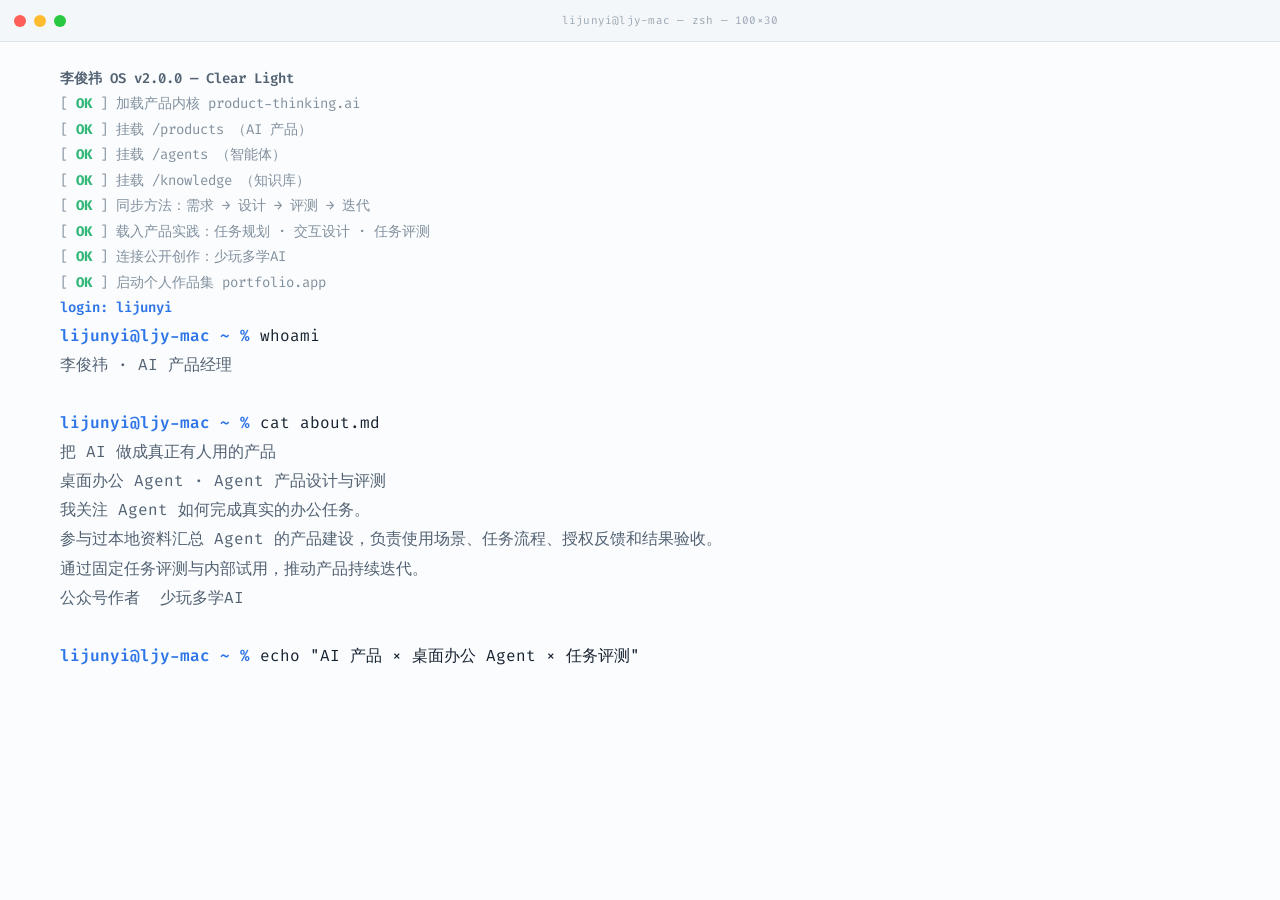
==== docs/index.html @ 23ac130a "docs: introduce FrameFlow and align project presentation" ====
<!doctype html>
<html lang="zh-CN">
  <head>
    <meta charset="UTF-8" />
    <meta name="viewport" content="width=device-width, initial-scale=1.0" />
    <meta name="description" content="李俊祎 · AI 产品经理 · 桌面办公 Agent 产品设计与评测 · 公众号作者  少玩多学AI" />
    <meta name="theme-color" content="#f4f7f9" />
    <title>李俊祎 · AI 产品经理</title>
    <link rel="preconnect" href="https://fonts.googleapis.com" />
    <link rel="preconnect" href="https://fonts.gstatic.com" crossorigin />
    <link href="https://fonts.googleapis.com/css2?family=Fira+Code:wght@400;500;600;700&family=Inter:wght@400;500;600;700&family=Kalam:wght@700&family=Noto+Sans+SC:wght@400;500;600;700&display=swap" rel="stylesheet" />
    <script type="module" crossorigin src="./assets/index-pages.js?v=date20261012-frameflow"></script>
    <link rel="stylesheet" crossorigin href="./assets/index-pages.css?v=covers-20260920">
    <link rel="icon" type="image/svg+xml" href="data:image/svg+xml,%3Csvg%20xmlns%3D%22http%3A%2F%2Fwww.w3.org%2F2000%2Fsvg%22%20viewBox%3D%220%200%2032%2032%22%3E%3Crect%20width%3D%2232%22%20height%3D%2232%22%20rx%3D%227%22%20fill%3D%22%23f4f7f9%22%2F%3E%3Cpath%20d%3D%22m7%2010%206%206-6%206M17%2022h8%22%20fill%3D%22none%22%20stroke%3D%22%232e75e8%22%20stroke-width%3D%223%22%20stroke-linecap%3D%22round%22%20stroke-linejoin%3D%22round%22%2F%3E%3C%2Fsvg%3E" />
  <link rel="stylesheet" href="./assets/profile-content.css?v=date20261012-frameflow" />
  </head>
  <body>
    <div id="root"></div>
  </body>
</html>
---- docs/assets/index-pages.css ----
*,:before,:after{box-sizing:border-box}*{margin:0;padding:0}:root{--paper:#f4f7f9;--surface:#ffffffeb;--surface-solid:#fff;--ink:#172230;--muted:#6f7e8e;--faint:#9aa7b4;--line:#dce3e9;--line-strong:#cdd6df;--blue:#2e75e8;--blue-soft:#eaf2ff;--green:#33b879;--green-soft:#e8f8f0;--amber:#e5aa27;--amber-soft:#fff5dc;--shadow:0 18px 52px #273a4e1a;--mono:"Fira Code", "SFMono-Regular", Menlo, Consolas, "PingFang SC", monospace;--sans:Inter, "Noto Sans SC", -apple-system, BlinkMacSystemFont, "Segoe UI", sans-serif;--hand:Kalam, "Bradley Hand", "Marker Felt", "Comic Sans MS", cursive}html,body,#root{width:100%;min-height:100%}body{color:var(--ink);background:var(--paper);font-family:var(--sans);-webkit-font-smoothing:antialiased;text-rendering:optimizelegibility;overflow:hidden}button{color:inherit;font:inherit}button:focus-visible{outline-offset:3px;outline:3px solid #2e75e842}a{color:inherit}.sentence-line{display:block}.wallpaper{background:#f1f5f7;position:fixed;inset:0}.site-shell{z-index:10;visibility:hidden;opacity:0;pointer-events:none;grid-template-rows:44px minmax(0,1fr) 60px;gap:14px;padding:20px 22px 18px;transition:opacity .52s,transform .7s cubic-bezier(.2,.78,.25,1),visibility 0s linear .7s;display:grid;position:fixed;inset:0;overflow:auto;transform:translateY(16px)scale(.992)}.site-shell.is-primed{visibility:visible;transition-delay:0s}.site-shell.is-live{opacity:1;pointer-events:auto;transform:none}.os-header{justify-content:space-between;align-items:center;padding:0 6px;display:flex}.os-mark{font-family:var(--mono);letter-spacing:.08em;cursor:pointer;background:0 0;border:0;align-items:center;gap:9px;font-size:21px;display:inline-flex}.os-cursor{background:var(--green);width:2px;height:22px}.os-context{color:var(--faint);font-family:var(--mono);letter-spacing:.18em;font-size:11px}.os-layout{grid-template-columns:148px minmax(0,1fr);gap:18px;min-height:0;display:grid}.os-sidebar{flex-direction:column;justify-content:center;gap:16px;display:flex;position:relative}.os-sidebar:before{content:"";border-left:1px dashed var(--line-strong);position:absolute;top:0;bottom:0;left:5px}.os-sidebar button{color:#263544;min-height:58px;font-family:var(--mono);text-align:left;cursor:pointer;background:0 0;border:0;grid-template-columns:54px 1fr;align-items:center;gap:14px;padding:5px 4px 5px 16px;font-size:12px;transition:color .2s,transform .2s;display:grid;position:relative}.os-sidebar button:before{content:"";background:var(--blue);border-radius:3px;width:3px;height:0;transition:height .22s;position:absolute;left:3px}.os-sidebar button:hover{color:var(--blue);transform:translate(2px)}.os-sidebar button.is-active:before{height:44px}.nav-icon{color:#253647;border:1px solid #0000;border-radius:14px;place-items:center;width:54px;height:54px;transition:background .2s,color .2s,border-color .2s;display:grid}.os-sidebar button.is-active .nav-icon{color:var(--blue);background:#2e75e814;border-color:#2e75e81f}.main-window{border:1px solid var(--line-strong);background:var(--surface);min-width:0;min-height:0;box-shadow:var(--shadow);-webkit-backdrop-filter:blur(22px)saturate(110%);backdrop-filter:blur(22px)saturate(110%);border-radius:15px;overflow:hidden}.window-titlebar{border-bottom:1px solid var(--line);background:#f8fafcd9;grid-template-columns:1fr auto 1fr;align-items:center;height:50px;padding:0 20px;display:grid}.traffic-lights{gap:9px;display:flex}.traffic-light{border-radius:50%;width:13px;height:13px}.traffic-light.red{background:#ff5f57}.traffic-light.yellow{background:#febc2e}.traffic-light.green{background:#28c840}.window-path{color:var(--faint);font-family:var(--mono);letter-spacing:.08em;font-size:10px}.window-minimize{color:var(--muted);justify-self:end}.workspace-stage{height:calc(100% - 50px);min-height:0}.site-shell.is-live .workspace-stage{animation:.55s cubic-bezier(.2,.8,.25,1) both viewSwap}.workspace-view{height:100%;min-height:0}.about-view{grid-template-columns:minmax(350px,.86fr) minmax(540px,1.5fr);display:grid}.identity-panel{border-right:1px solid #dce3e9b8;flex-direction:column;justify-content:flex-start;min-width:0;padding:92px 26px 44px 62px;display:flex;position:relative}.section-kicker{color:var(--faint);font-family:var(--mono);letter-spacing:.18em;margin-bottom:12px;font-size:10px}.identity-panel h1{letter-spacing:-.05em;max-width:270px;font-size:clamp(46px,4.45vw,66px);font-weight:700;line-height:1.04}.role-title{color:var(--blue);font-family:var(--mono);letter-spacing:.02em;margin-top:11px;font-size:clamp(18px,1.7vw,22px)}.identity-rule{background:var(--blue);border-radius:3px;width:28px;height:3px;margin:24px 0 26px}.hero-statement{letter-spacing:-.02em;font-size:clamp(21px,1.8vw,26px);font-weight:500;line-height:1.68}.proof-line{color:var(--muted);white-space:nowrap;align-items:center;gap:9px;margin-top:20px;font-size:12px;display:flex}.proof-line svg{color:var(--green);flex:none}.handwritten-formula{color:#2463b7;font-family:var(--hand);letter-spacing:-.035em;align-items:baseline;gap:clamp(8px,.9vw,14px);margin-top:22px;font-size:clamp(20px,1.75vw,28px);font-weight:700;line-height:1;display:flex;transform:rotate(-1.4deg)}.handwritten-formula b{font-weight:700}.hero-actions{border-top:1px solid var(--line);align-items:center;gap:18px;margin-top:22px;padding-top:24px;display:flex}.primary-action,.text-action{cursor:pointer;border-radius:8px;justify-content:center;align-items:center;gap:12px;transition:transform .2s,box-shadow .2s,color .2s;display:inline-flex}.primary-action{background:var(--blue);color:#fff;white-space:nowrap;border:1px solid #286bd2;min-height:48px;padding:0 22px;font-weight:600;text-decoration:none;box-shadow:0 9px 22px #2e75e838}.primary-action:hover{transform:translateY(-2px);box-shadow:0 12px 28px #2e75e847}.text-action{color:var(--blue);white-space:nowrap;background:0 0;border:0;font-size:13px}.hero-actions .primary-action{gap:9px;padding-inline:18px}.text-action:hover{transform:translate(3px)}.portrait-rig{z-index:3;transform-origin:50% -76px;width:104px;height:158px;position:absolute;top:28px;right:-28px}.portrait-drag-layer{--portrait-x:0px;--portrait-y:0px;--portrait-rotation:0deg;cursor:grab;touch-action:none;-webkit-user-select:none;user-select:none;will-change:transform;width:100%;height:100%;transform:translate3d(var(--portrait-x), var(--portrait-y), 0) rotate(var(--portrait-rotation));position:relative}.portrait-drag-layer.is-dragging{cursor:grabbing}.portrait-rope{--rope-length:88px;z-index:-1;pointer-events:none;will-change:contents;width:100%;height:100%;position:absolute;inset:0;overflow:visible}.portrait-rope path{fill:none;stroke:#87939f;stroke-width:1.35;stroke-linecap:round;vector-effect:non-scaling-stroke;filter:drop-shadow(0 1px 0 #ffffffb3)}.portrait-card{transform-origin:50% -70px;background:#fff;border:1px solid #d6dde4;border-radius:4px;width:104px;height:150px;padding:5px 5px 25px;position:relative;overflow:hidden;box-shadow:0 10px 24px #2a394824}.portrait-card img{object-fit:cover;object-position:50% 17%;filter:saturate(.9)contrast(.98);width:100%;height:119px;display:block}.portrait-card figcaption{color:#6f7b87;font-family:var(--mono);letter-spacing:.08em;text-align:center;font-size:8px;position:absolute;bottom:7px;left:9px;right:9px}.portrait-clip{z-index:2;color:#697786;position:absolute;top:-8px;left:50%;transform:translate(-50%)rotate(8deg)}.site-shell.is-live .portrait-rig{animation:.9s cubic-bezier(.18,.82,.28,1.08) .48s both portraitDrop}.site-shell.is-live .portrait-card{animation:1.18s cubic-bezier(.2,.7,.25,1) 1.12s both portraitSwing}.decision-system{flex-direction:column;min-width:0;padding:42px clamp(28px,3vw,52px) 30px;display:flex}.system-heading{grid-template-columns:minmax(30px,1fr) auto minmax(30px,1fr);align-items:center;gap:28px;display:grid}.system-heading span{background:var(--line-strong);height:1px}.system-heading h2{color:#748498;font-family:var(--mono);letter-spacing:.22em;white-space:nowrap;font-size:clamp(10px,1.05vw,13px);font-weight:500}.decision-network{flex:1;align-content:center;gap:30px;min-height:390px;margin-top:14px;display:grid;position:relative}.decision-core{z-index:3;color:#243142;background:#fffaf0;border:1px solid #e5aa279e;border-radius:22px;flex-direction:column;justify-content:center;align-items:center;width:152px;height:174px;display:flex;position:absolute;top:50%;left:50%;transform:translate(-50%,-50%);box-shadow:0 10px 24px #c28b141f}.decision-core svg{color:var(--amber);margin-bottom:17px}.decision-core strong{font-size:15px}.decision-core small{color:#af8b3e;font-family:var(--mono);letter-spacing:.08em;margin-top:11px;font-size:7px}.decision-lane{--lane-color:var(--blue);--lane-soft:var(--blue-soft);text-align:left;cursor:pointer;background:0 0;border:0;grid-template-columns:minmax(138px,1fr) minmax(26px,.35fr) 152px minmax(26px,.35fr) minmax(138px,1fr);align-items:center;min-width:0;display:grid}.decision-lane.lane-green{--lane-color:var(--green);--lane-soft:var(--green-soft)}.decision-lane.lane-amber{--lane-color:var(--amber);--lane-soft:var(--amber-soft)}.map-node{border:1px solid var(--line);background:#ffffffdb;border-radius:13px;align-items:center;gap:12px;min-width:0;min-height:96px;padding:12px 14px;transition:border-color .22s,transform .22s,box-shadow .22s;display:flex;box-shadow:0 8px 22px #2234460f}.decision-lane:hover .map-node,.decision-lane.is-selected .map-node{border-color:color-mix(in srgb, var(--lane-color) 42%, white)}.decision-lane.is-selected .map-node{transform:translateY(-2px);box-shadow:0 10px 24px #2234461a}.node-icon{background:var(--lane-soft);width:45px;height:45px;color:var(--lane-color);border-radius:50%;flex:none;place-items:center;display:grid}.map-node>span:last-child{min-width:0}.map-node small{color:var(--faint);font-family:var(--mono);letter-spacing:.08em;margin-bottom:3px;font-size:7px;display:block}.map-node strong{white-space:nowrap;text-overflow:ellipsis;font-size:clamp(12px,1vw,15px);font-weight:600;display:block;overflow:hidden}.signal-path{color:var(--lane-color);opacity:.42;align-items:center;transition:opacity .2s;display:flex;position:relative}.signal-path:before{content:"";border-top:1px dashed;flex:1}.decision-lane.is-selected .signal-path{opacity:1;animation:1.25s ease-out both signalPulse}.decision-explainer{min-height:48px;color:var(--muted);text-align:center;align-items:center;gap:10px;margin:-42px auto 42px;padding:10px 16px;font-size:12px;display:flex}.decision-explainer svg{color:var(--green);flex:none}.decision-explainer{animation:.36s both decisionCopy}.terminal-strip{border:1px solid var(--line-strong);color:#263544;min-width:0;font-family:var(--mono);background:#ffffff9e;border-radius:10px;justify-content:space-between;align-items:center;padding:0 26px;font-size:14px;display:flex}.terminal-strip b{color:var(--green);font-weight:600}.system-status{color:var(--green);letter-spacing:.09em;align-items:center;gap:12px;font-size:11px;display:inline-flex}.system-status i{background:var(--green);border-radius:50%;width:9px;height:9px;box-shadow:0 0 0 5px #33b8791a}.detail-view{grid-template-columns:minmax(310px,.72fr) minmax(520px,1.35fr);align-items:center;gap:clamp(30px,5vw,80px);padding:clamp(42px,6vw,86px);display:grid}.detail-heading h1,.contact-copy h1{letter-spacing:-.045em;max-width:520px;font-size:clamp(37px,3.35vw,50px);line-height:1.24}.detail-heading>p:not(.section-kicker),.contact-copy>p:not(.section-kicker){max-width:460px;color:var(--muted);margin-top:24px;font-size:15px;line-height:1.85}.inline-link{color:var(--blue);align-items:center;gap:8px;margin-top:24px;font-size:13px;font-weight:600;text-decoration:none;display:inline-flex}.inline-link:hover{text-underline-offset:4px;text-decoration:underline}.work-browser{border:1px solid var(--line);background:#fbfcfd;border-radius:16px;grid-template-columns:.85fr 1fr;min-height:360px;display:grid;overflow:hidden}.work-list{border-right:1px solid var(--line);flex-direction:column;display:flex}.work-list button{border:0;border-bottom:1px solid var(--line);text-align:left;cursor:pointer;background:0 0;flex:1;grid-template-columns:32px 1fr auto;align-items:center;gap:12px;padding:20px;display:grid}.work-list button:last-child{border-bottom:0}.work-list button span{color:var(--faint);font-family:var(--mono);font-size:10px}.work-list button svg{color:var(--faint)}.work-list button.is-selected{background:var(--blue-soft);color:var(--blue)}.work-list button.is-selected svg{color:var(--blue)}.work-detail{flex-direction:column;justify-content:center;padding:38px;animation:.4s both viewSwap;display:flex}.work-meta{color:var(--blue);font-family:var(--mono);letter-spacing:.12em;font-size:9px}.work-detail h2{margin-top:18px;font-size:28px}.work-detail>p{color:var(--muted);margin-top:14px;line-height:1.7}.project-link{color:var(--blue);align-self:flex-start;align-items:center;gap:8px;margin-top:28px;font-size:12px;font-weight:600;text-decoration:none;display:inline-flex}.project-link:hover{text-underline-offset:4px;text-decoration:underline}.work-status{align-items:center;gap:8px;display:flex;font-size:11px!important}.work-status svg{color:var(--green)}.notes-view{grid-template-columns:minmax(310px,.64fr) minmax(560px,1.46fr);gap:clamp(28px,4vw,64px);padding:clamp(32px,4vw,60px)}.notes-title{font-size:clamp(34px,3vw,46px)!important}.notes-title-nowrap{white-space:nowrap}.notes-grid{grid-template-columns:repeat(2,minmax(0,1fr));gap:14px;display:grid}.note-card{border-top:2px solid var(--line-strong);background:#fafcfd;flex-direction:column;min-width:0;text-decoration:none;transition:transform .22s,border-color .22s,background .22s;display:flex;position:relative;overflow:hidden}.note-card:hover{border-top-color:var(--blue);background:var(--blue-soft);transform:translateY(-3px)}.note-cover-wrap{aspect-ratio:2.35;background:#e9e4d8;position:relative;overflow:hidden}.note-cover{object-fit:cover;width:100%;height:100%;display:block}.note-index{color:#667585;font-family:var(--mono);background:#ffffffe0;border-radius:999px;padding:4px 7px;font-size:8px;position:absolute;top:10px;right:12px;box-shadow:0 3px 10px #1f2b3714}.note-card-body{flex-direction:column;flex:1;min-height:118px;padding:14px 16px 15px;display:flex}.note-card small{color:var(--faint);font-family:var(--mono);letter-spacing:.11em;font-size:7px}.note-card h2{margin-top:7px;font-size:clamp(13px,1vw,15px);line-height:1.48}.note-link{color:var(--blue);align-items:center;gap:7px;margin-top:auto;font-size:11px;font-weight:600;display:inline-flex}.contact-view{grid-template-columns:1fr .86fr}.contact-copy .primary-action{margin-top:34px}.contact-status{border:1px solid var(--line);background:#fafcfd;border-radius:16px;min-height:390px;padding:30px}.contact-status-heading{color:var(--blue);align-items:center;gap:12px;display:flex}.contact-status-heading span{color:var(--faint);font-family:var(--mono);letter-spacing:.13em;font-size:9px}.contact-channels{border-top:1px solid var(--line);gap:1px;margin-top:24px;display:grid}.contact-channels a{border-bottom:1px solid var(--line);grid-template-columns:40px minmax(0,1fr) 18px;align-items:center;gap:13px;min-height:69px;text-decoration:none;transition:color .2s,transform .2s;display:grid}.contact-channels a:hover{color:var(--blue);transform:translate(3px)}.channel-icon{background:var(--blue-soft);width:36px;height:36px;color:var(--blue);border-radius:10px;place-items:center;display:grid}.contact-channels a>span:nth-child(2){min-width:0}.contact-channels small{color:var(--faint);font-family:var(--mono);letter-spacing:.1em;font-size:8px;display:block}.contact-channels strong{white-space:nowrap;text-overflow:ellipsis;margin-top:4px;font-size:13px;font-weight:600;display:block;overflow:hidden}.contact-channels a>svg{color:var(--faint)}.terminal{z-index:30;color:#243142;font-family:var(--mono);background:#fafcfdf7;flex-direction:column;transition:opacity .7s,transform .78s cubic-bezier(.2,.7,.2,1),filter .7s,visibility linear;display:flex;position:fixed;inset:0;overflow:hidden}.terminal.power-off{background:#f1f4f6}.terminal.power-off .terminal-titlebar,.terminal.power-off .terminal-body{opacity:0}.terminal.launching{opacity:0;filter:blur(4px);pointer-events:none;transform:translateY(-28px)scale(1.018)}.terminal.gone{visibility:hidden;transition-delay:0s,0s,0s,10ms}.terminal-titlebar{border-bottom:1px solid var(--line);background:#f4f7f9e6;flex:none;align-items:center;gap:8px;height:42px;padding:0 14px;transition:opacity .45s;display:flex}.t-dot{border-radius:50%;width:12px;height:12px}.t-dot.red{background:#ff5f57}.t-dot.yellow{background:#febc2e}.t-dot.green{background:#28c840}.t-title{color:var(--faint);letter-spacing:.02em;margin:0 auto;font-size:11px}.terminal-body{scrollbar-color:#d4dce4 transparent;flex:1;padding:24px 28px 100px calc(28px + 4ch);font-size:14px;line-height:1.82;transition:opacity .45s;overflow-y:auto}.term-line{white-space:pre-wrap;word-break:break-word;animation:.23s both bootLine}.term-prompt{color:var(--blue);font-weight:600}.term-cmd{color:var(--ink)}.term-out{color:#536273}.term-dim{color:var(--faint)}.term-ok{color:var(--green);font-weight:700}.term-gold{background:var(--amber-soft);color:#835d08;border-radius:4px;padding:1px 8px;font-weight:700;display:inline-block}.boot-title{color:#526273;font-weight:600}.boot-ok{color:#82909e}.boot-login{color:var(--blue);font-weight:600}.intro-line{font-size:16px}.term-launch{color:var(--blue)}.term-ready{color:var(--green);letter-spacing:.12em;font-weight:700}.cursor{background:var(--ink);vertical-align:middle;width:.55em;height:1.08em;margin-left:3px;animation:1s step-end infinite blink;display:inline-block}.boot-cta{z-index:4;opacity:0;pointer-events:none;justify-items:center;transition:opacity .45s;display:grid;position:absolute;bottom:36px;left:0;right:0}.boot-cta.visible{opacity:1;pointer-events:auto}.boot-cta.hidden{opacity:0;pointer-events:none}.cta-text{color:var(--muted);font-family:var(--mono);letter-spacing:.12em;cursor:pointer;background:0 0;border:0;font-size:11px}.cta-text:hover{color:var(--blue)}.cta-arrow{color:var(--blue);margin-top:8px;animation:1.5s ease-in-out infinite ctaFloat}.morph-token{z-index:50;color:var(--blue);font-family:var(--mono);white-space:nowrap;pointer-events:none;font-size:14px;font-weight:600;display:inline-block;position:fixed;overflow:visible}.morph-token.is-changing{color:var(--ink)}@keyframes bootLine{0%{opacity:0;transform:translateY(4px)}to{opacity:1;transform:none}}@keyframes blink{0%,48%{opacity:1}49%,to{opacity:0}}@keyframes ctaFloat{0%,to{transform:translateY(0)}50%{transform:translateY(5px)}}@keyframes portraitDrop{0%{opacity:0;transform:translateY(-420px)}72%{opacity:1;transform:translateY(13px)}86%{transform:translateY(-7px)}to{opacity:1;transform:translateY(0)}}@keyframes portraitSwing{0%{transform:rotate(0)}25%{transform:rotate(4.6deg)}49%{transform:rotate(-3deg)}70%{transform:rotate(1.6deg)}86%{transform:rotate(-.7deg)}to{transform:rotate(0)}}@keyframes viewSwap{0%{opacity:0;transform:translateY(10px)}to{opacity:1;transform:none}}@keyframes signalPulse{0%{opacity:.35;transform:scaleX(.78)}55%{opacity:1;transform:scaleX(1.03)}to{opacity:1;transform:scaleX(1)}}@keyframes decisionCopy{0%{opacity:0;transform:translateY(4px)}to{opacity:1;transform:none}}@media (height<=820px) and (width>=901px){.site-shell{grid-template-rows:38px minmax(0,1fr) 52px;gap:10px;padding:12px 18px}.about-view{grid-template-rows:minmax(0,1fr)}.identity-panel{min-height:0;padding-top:46px;padding-bottom:24px}.identity-rule{margin-block:16px 18px}.hero-statement{line-height:1.5}.proof-line,.handwritten-formula{margin-top:14px}.hero-actions{margin-top:16px;padding-top:18px}.portrait-rig{top:18px}.decision-system{min-height:0;padding-top:24px;padding-bottom:14px}.decision-network{gap:20px;min-height:0;margin-top:8px}.map-node{min-height:82px}.decision-core{height:150px}.decision-core svg{margin-bottom:12px}.decision-explainer{min-height:42px;margin-top:-30px;margin-bottom:30px;padding-block:6px}.notes-view{gap:26px;padding-block:22px}.note-cover-wrap{aspect-ratio:auto;height:92px}.note-card-body{min-height:104px;padding-block:11px 12px}.note-card h2{font-size:13px;line-height:1.38}}@media (width<=1180px){.about-view{grid-template-columns:minmax(330px,.8fr) minmax(470px,1.3fr)}.identity-panel{padding-left:38px}.portrait-rig{width:96px;right:-22px}.portrait-card{width:96px}.decision-system{padding-inline:28px}.decision-lane{grid-template-columns:minmax(126px,1fr) 25px 132px 25px minmax(126px,1fr)}.decision-core{width:132px;height:160px}.map-node{gap:8px;min-height:76px;padding:10px}.node-icon{width:38px;height:38px}.proof-line{white-space:normal}}@media (width<=900px){body{overflow:auto}.site-shell{grid-template-rows:42px auto 56px;min-height:100dvh;padding:14px;position:relative}.os-layout{grid-template-columns:1fr}.os-sidebar{flex-direction:row;justify-content:stretch;gap:4px;overflow-x:auto}.os-sidebar:before{display:none}.os-sidebar button{text-align:center;flex:1;grid-template-columns:38px auto;gap:7px;min-width:104px;min-height:48px;padding:4px}.os-sidebar button:before{width:0;height:2px;transition:width .22s;bottom:0;left:50%;transform:translate(-50%)}.os-sidebar button.is-active:before{width:40px;height:2px}.nav-icon{border-radius:10px;width:38px;height:38px}.main-window{min-height:0}.workspace-stage,.workspace-view{height:auto}.about-view{grid-template-columns:1fr}.identity-panel{border-right:0;border-bottom:1px solid var(--line);min-height:520px;padding:54px 32px}.decision-system{min-height:500px}.decision-network{min-height:380px}.detail-view{grid-template-columns:1fr;padding:42px 30px}.work-browser{grid-template-columns:1fr}.work-list{border-right:0;border-bottom:1px solid var(--line)}.notes-grid{grid-template-columns:1fr}.note-cover-wrap{aspect-ratio:2.35;height:auto}.note-card-body{min-height:124px}.contact-status{min-height:360px}}@media (width<=620px){.site-shell{gap:10px;padding:10px}.os-header{padding:0 2px}.os-mark{font-size:17px}.os-context{display:none}.os-sidebar button{grid-template-columns:1fr;justify-items:center;gap:2px;min-width:88px;font-size:9px}.window-path{display:none}.identity-panel{min-height:570px;padding:190px 24px 38px}.portrait-rig{width:118px;top:24px;left:calc(50% - 59px);right:auto;transform:none}.portrait-card{width:118px}.identity-panel h1{font-size:45px}.hero-actions{flex-direction:column;align-items:flex-start;gap:18px}.handwritten-formula{gap:8px;font-size:22px}.decision-system{padding:34px 18px}.system-heading{gap:12px}.decision-network{gap:14px}.decision-lane{grid-template-columns:minmax(104px,1fr) 18px 54px 18px minmax(104px,1fr)}.decision-core{width:96px;height:118px;padding:8px}.decision-core strong{text-align:center;font-size:11px}.decision-core small{display:none}.map-node{min-height:74px;padding:8px}.node-icon{display:none}.map-node strong{font-size:11px}.map-node small{font-size:6px}.terminal-strip{padding:0 14px;font-size:10px}.system-status{font-size:8px}.terminal-body{padding:16px 14px 90px;font-size:12px}.intro-line{font-size:13px}.detail-view{padding:36px 20px}.notes-title{font-size:clamp(27px,8.3vw,32px)!important}.contact-channels strong{font-size:12px}}@media (prefers-reduced-motion:reduce){*,:before,:after{scroll-behavior:auto!important;transition-duration:.01ms!important;animation-duration:.01ms!important;animation-iteration-count:1!important}.portrait-rig{opacity:1;transform:none}.portrait-drag-layer{will-change:auto}}

.work-showcase{position:relative;width:100%;height:100%;overflow:hidden;background:linear-gradient(180deg,#fbfcfd 0%,#f6f9fb 100%)}
.work-carousel-rail{--work-drag-x:0px;position:absolute;inset:0;perspective:1300px;perspective-origin:50% 48%;transform-style:preserve-3d;touch-action:pan-y;cursor:grab;user-select:none}
.work-carousel-rail.is-dragging{cursor:grabbing}
.work-carousel-slot{position:absolute;left:50%;top:48%;z-index:calc(40 - var(--work-distance));width:clamp(288px,34vw,380px);height:min(69vh,472px);opacity:calc(1 - var(--work-distance)*.2);cursor:pointer;transform:translate3d(calc(-50% + var(--work-offset)*min(27vw,245px) + var(--work-drag-x)),-50%,calc(var(--work-distance)*-175px)) rotateY(calc(var(--work-offset)*-17deg)) scale(calc(1 - min(var(--work-distance),2)*.08));transform-style:preserve-3d;backface-visibility:hidden;transition:transform .7s cubic-bezier(.2,.78,.22,1),opacity .48s ease,filter .48s ease;animation:workCardArrive .66s cubic-bezier(.2,.78,.22,1) both}
.work-carousel-rail.is-dragging .work-carousel-slot{transition:opacity .18s ease,filter .18s ease}
.work-carousel-slot.is-active{z-index:50;cursor:grab;filter:none}
.work-carousel-slot:not(.is-active){filter:saturate(.64) brightness(calc(1 - var(--work-distance)*.08)) blur(calc(var(--work-distance)*.45px))}
.work-showcase-card{--card-accent:var(--blue);display:flex;flex-direction:column;width:100%;height:100%;overflow:hidden;border:1px solid rgba(205,214,223,.92);border-radius:18px;background:rgba(255,255,255,.99);box-shadow:0 24px 64px rgba(37,53,69,.18),0 4px 14px rgba(37,53,69,.08)}
.work-card-symbol{display:grid;flex:0 0 auto;width:82px;height:82px;margin:40px 0 4px 34px;place-items:center;border-radius:22px;background:#eef5ff;color:var(--blue)}
.work-card-copy{display:flex;flex:1;flex-direction:column;min-height:0;padding:clamp(22px,2.4vw,32px)}
.work-card-copy small{color:var(--blue);font-family:var(--mono);font-size:8px;letter-spacing:.12em}
.work-card-copy h2{margin-top:12px;color:#243243;font-size:clamp(25px,2.3vw,32px);line-height:1.18;letter-spacing:-.035em;overflow-wrap:anywhere}
.work-card-copy>p{margin-top:16px;color:var(--muted);font-size:12px;line-height:1.68}
.work-card-copy>a{display:inline-flex;align-items:center;gap:8px;align-self:flex-start;margin-top:auto;color:var(--blue);font-size:12px;font-weight:650;text-decoration:none}
.work-card-copy>a:hover{text-decoration:underline;text-underline-offset:4px}
.work-product-card>img,.work-product-card>.work-product-cover-link{display:block;width:100%;height:44%;padding:0;object-fit:cover;object-position:center;background:#f4f5f2}
.work-product-card>.work-product-cover-link>img{display:block;width:100%;height:100%;object-fit:cover;object-position:center}
.work-product-card .work-card-copy{padding:19px 25px 21px}
.work-product-card .work-card-copy h2{margin-top:8px;font-size:clamp(24px,2.2vw,30px)}
.work-product-card .work-card-copy>p{margin-top:9px;font-size:11px;line-height:1.55}
.work-access-note{align-self:flex-start;margin-top:9px;padding:5px 9px;border:1px solid #cbdcf4;border-radius:999px;background:#f2f7ff;color:var(--blue);font-size:9px;font-weight:650;letter-spacing:.03em}
.work-carousel-nav{position:absolute;z-index:60;top:48%;display:grid;width:42px;height:42px;place-items:center;padding:0;border:1px solid rgba(207,216,224,.8);border-radius:50%;background:rgba(255,255,255,.8);color:#637181;font:300 30px/1 var(--sans);box-shadow:0 8px 22px rgba(40,55,70,.08);cursor:pointer;transform:translateY(-50%);transition:color .2s ease,transform .2s ease,opacity .2s ease}
.work-carousel-nav:not(:disabled):hover{color:var(--blue);transform:translateY(-50%) scale(1.06)}
.work-carousel-nav:disabled{opacity:.2;cursor:default}
.work-carousel-prev{left:20px}.work-carousel-next{right:20px}
.work-carousel-hint{position:absolute;z-index:60;right:0;bottom:20px;left:0;color:var(--faint);font-family:var(--mono);font-size:9px;letter-spacing:.1em;text-align:center}.work-carousel-hint span{color:#526273;font-weight:700}
@keyframes workCardArrive{from{opacity:0;transform:translate3d(calc(-50% + var(--work-offset)*min(27vw,245px) + var(--work-drag-x)),calc(-50% + 24px),calc(var(--work-distance)*-175px)) rotateY(calc(var(--work-offset)*-17deg)) scale(calc(.95 - min(var(--work-distance),2)*.08))}to{opacity:calc(1 - var(--work-distance)*.2)}}
@media(max-width:760px){.work-carousel-slot{width:min(72vw,340px);height:min(66vh,450px);transform:translate3d(calc(-50% + var(--work-offset)*54vw + var(--work-drag-x)),-50%,calc(var(--work-distance)*-140px)) rotateY(calc(var(--work-offset)*-15deg)) scale(calc(1 - min(var(--work-distance),2)*.08))}.work-carousel-prev{left:10px}.work-carousel-next{right:10px}}

.note-showcase-card>img{display:block;width:100%;height:47%;object-fit:contain;object-position:center;background:#f4f5f2}
.note-showcase-card .work-card-copy{padding:20px 25px 22px}
.note-showcase-card .work-card-copy h2{margin-top:12px;font-size:clamp(18px,1.75vw,23px);line-height:1.42;letter-spacing:-.02em}
.note-showcase-card .work-card-copy>a{margin-top:auto}

.about-view .hero-actions{flex-direction:column;align-items:flex-start;gap:12px}

.contact-status{width:min(380px,calc(100vw - 48px));min-height:min(472px,calc(100vh - 210px));justify-self:center}

.contact-status{display:flex;flex-direction:column}.contact-status .contact-channels{flex:1;grid-template-rows:repeat(4,minmax(0,1fr))}.contact-status .contact-channels a{min-height:0}
---- docs/assets/profile-content.css ----
/* Content-specific adjustments; the reference layout is preserved. */
.profile-bio {
  color: var(--muted);
  font-size: 14px;
  line-height: 1.65;
  margin-top: 10px;
  max-width: 34ch;
}
.profile-bio + .handwritten-formula { margin-top: 14px; }
.identity-panel .proof-line { white-space: normal; }
.identity-panel .hero-actions { margin-top: 16px; padding-top: 16px; }
.identity-panel .hero-actions { flex-wrap: wrap; row-gap: 12px; }
.identity-panel .text-action { white-space: pre-wrap; text-align: left; }
.portrait-card img { object-fit: contain; object-position: center; filter: none; }
.work-tool-card h2 { overflow-wrap: anywhere; }
.contact-channels button {
  width: 100%;
  min-height: 0;
  display: grid;
  grid-template-columns: 40px minmax(0, 1fr) 18px;
  align-items: center;
  gap: 13px;
  border: 0;
  border-bottom: 1px solid var(--line);
  background: transparent;
  text-align: left;
  cursor: pointer;
  padding: 0;
  color: inherit;
}
.contact-channels button:hover { color: var(--blue); }
.contact-channels strong { overflow-wrap: anywhere; }
.project-cover-text {
  display: flex;
  width: 100%;
  height: 100%;
  flex-direction: column;
  justify-content: center;
  gap: 12px;
  padding: 28px;
  color: var(--ink);
  background: var(--blue-soft);
}
.project-cover-text small { font: 10px var(--mono); }
.project-cover-text strong { font-size: 32px; }
.project-cover-text span { font-size: 15px; }
@media (min-width: 901px) and (max-height: 760px) {
  .identity-panel { padding-top: 28px; }
  .identity-rule { margin-block: 12px; }
  .identity-panel .hero-actions { margin-top: 12px; padding-top: 12px; }
}
@media (max-width: 900px) {
  .work-showcase { min-height: 650px; }
}

/* Fill every project and article cover without letterboxing. */
.work-product-card > img,
.work-product-card > .work-product-cover-link > img,
.note-showcase-card > img,
.note-cover {
  object-fit: cover;
  object-position: center;
}

/* Keep the desktop frame usable on short screens and narrow laptops. */
@media (min-width: 901px) {
  .site-shell { grid-template-rows: 44px minmax(610px, 1fr) 60px; }
  .about-view { grid-template-columns: minmax(290px, .85fr) minmax(0, 1.25fr); }
  .identity-panel { padding: 40px 28px; }
  .decision-system { padding: 32px 22px; }
  .decision-lane { grid-template-columns: minmax(100px,1fr) 16px 100px 16px minmax(100px,1fr); }
  .decision-core { width: 100px; height: 140px; }
  .decision-core strong { font-size: 12px; }
  .map-node { padding: 10px; gap: 8px; }
  .node-icon { width: 30px; height: 30px; }
}
.work-carousel-slot { width: clamp(300px, 34vw, 400px); height: calc(100% - 84px); max-height: 580px; top: 48%; }
.work-showcase-card { min-height: 0; }
.work-product-card > img,
.work-product-card > .work-product-cover-link { flex: 0 0 42%; height: 42%; padding: 0; overflow: hidden; }
.work-product-card > .work-product-cover-link > img { width: 100%; height: 100%; object-fit: cover; }
.work-product-card .work-card-copy,
.work-tool-card .work-card-copy,
.note-showcase-card .work-card-copy { padding: 20px 24px; gap: 12px; overflow-y: auto; }
.work-card-copy .sentence-line { display: inline; }
.work-card-copy h2 { flex-shrink: 0; }
.work-product-card .work-card-copy > p { font-size: 13px; line-height: 1.7; margin-top: 0; }
.work-card-copy > a { flex-shrink: 0; padding-top: 8px; }
.note-showcase-card > img { flex: 0 0 52%; height: 52%; object-fit: contain; background: #f4f7f9; }
.note-showcase-card .work-card-copy h2 { margin-top: 0; font-size: clamp(18px, 1.6vw, 22px); line-height: 1.5; }
.work-product-cover-link[href*="/zaowutai"] { background: #faf7f0; }
.work-product-cover-link[href*="/zaowutai"] > img { object-fit: contain; }
@media (min-width: 901px) and (max-width: 1150px) {
  .os-layout { grid-template-columns: 108px minmax(0, 1fr); gap: 12px; }
  .os-sidebar button { grid-template-columns: 34px 1fr; gap: 6px; padding-left: 10px; }
  .nav-icon { width: 34px; height: 40px; }
  .about-view { grid-template-columns: minmax(250px,.9fr) minmax(0,1fr); }
  .decision-system { padding-inline: 14px; }
  .decision-lane { grid-template-columns: minmax(70px,1fr) 10px 80px 10px minmax(70px,1fr); }
  .decision-core { width: 80px; }
  .decision-core small, .node-icon { display: none; }
  .map-node strong { white-space: normal; }
}
@media (max-width: 900px) {
  .work-showcase { height: 640px; min-height: 0; }
  .work-carousel-slot { width: min(76vw,400px); height: 550px; max-height: calc(100% - 76px); }
  .portrait-rig { right: 36px; }
  .contact-view { gap: 28px; }
}
@media (max-width: 620px) {
  .os-sidebar { overflow: visible; display: grid; grid-template-columns: repeat(5,minmax(0,1fr)); gap: 0; }
  .os-sidebar button { min-width: 0; font-size: 10px; padding: 4px 0; }
  .work-showcase { height: 610px; }
  .work-carousel-slot { width: calc(100vw - 76px); max-width: 380px; height: 530px; }
  .work-product-card .work-card-copy, .work-tool-card .work-card-copy, .note-showcase-card .work-card-copy { padding: 18px; gap: 10px; }
  .work-carousel-nav { width: 32px; height: 32px; font-size: 24px; }
  .work-carousel-prev { left: 4px; } .work-carousel-next { right: 4px; }
  .work-card-copy h2 { font-size: 24px; }
  .note-showcase-card .work-card-copy h2 { font-size: 18px; }
  .identity-panel { min-height: 0; padding-bottom: 32px; }
  .hero-statement { font-size: 22px; }
  .decision-lane { grid-template-columns: minmax(0,1fr) 12px 60px 12px minmax(0,1fr); }
  .decision-core { width: 76px; }
  .map-node strong { white-space: normal; }
  .system-status { letter-spacing: 0; gap: 6px; }
  .terminal-strip { gap: 10px; padding-inline: 10px; }
}

/* App icons keep their full silhouette rather than cropping to a banner. */
.work-product-cover-link[href="https://github.com/17lijunyi/jianli"] { background: #f7f7f7; }
.work-product-cover-link[href="https://github.com/17lijunyi/jianli"] > img { object-fit: contain; padding: 12px; }

.work-product-cover-link[href="https://github.com/17lijunyi/orbi"] { background: #faf7fa; }
.work-product-cover-link[href="https://github.com/17lijunyi/orbi"] > img { object-fit: contain; padding: 14px; }

/* Preserve the complete Foundry app icon. */
.work-product-cover-link[href="https://github.com/17lijunyi/Foundry"] { background: #f0f5f9; }
.work-product-cover-link[href="https://github.com/17lijunyi/Foundry"] > img { object-fit: contain; padding: 14px; }

/* Preserve the full FrameFlow clapperboard icon in the project card. */
.work-product-cover-link[href="/projects/frameflow/"] { background: #f3f4f5; }
.work-product-cover-link[href="/projects/frameflow/"] > img { object-fit: contain; padding: 14px; }
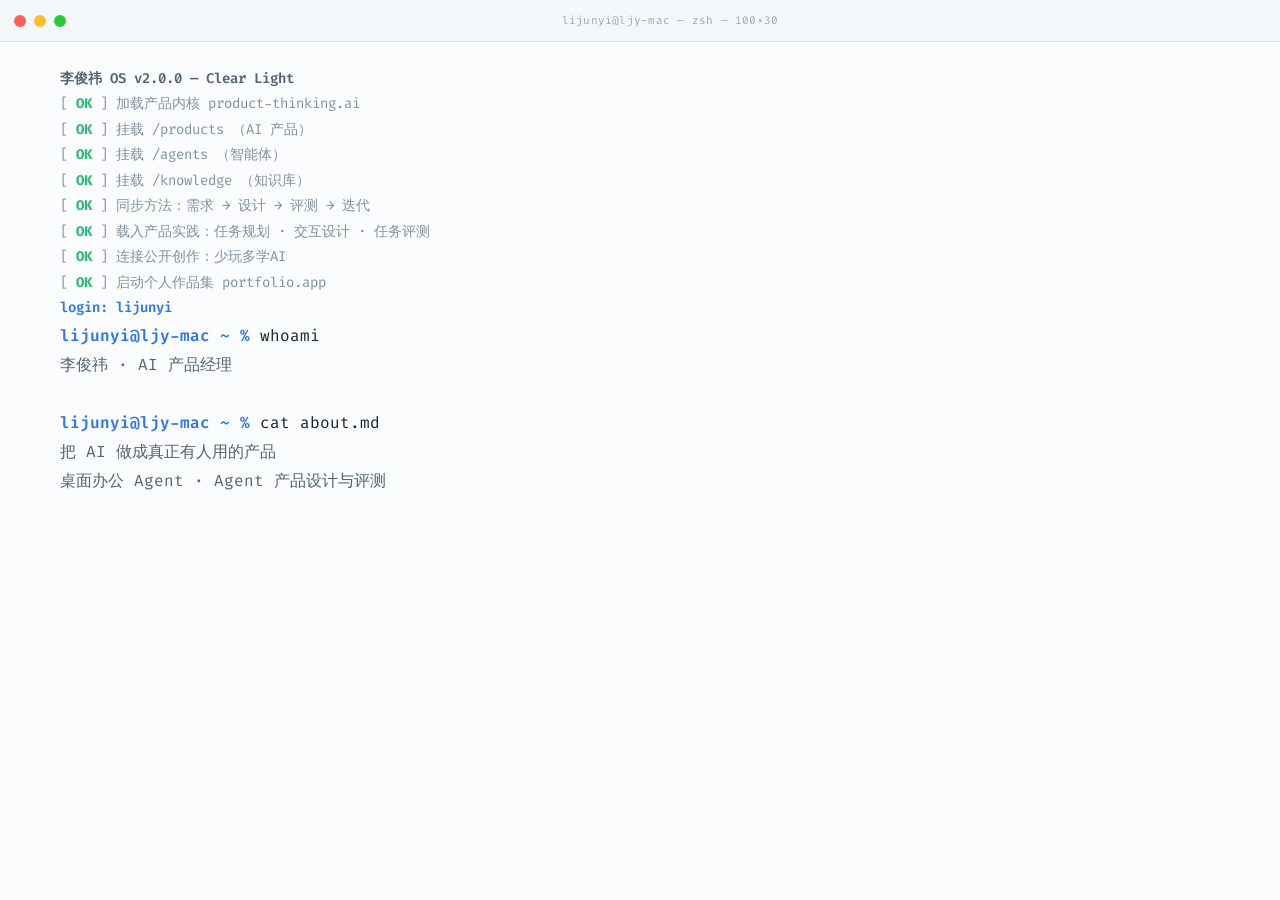
==== commit 936a4bb5: "feat: add ChaiChai skill cover" ====
--- a/docs/index.html
+++ b/docs/index.html
@@ -9,10 +9,10 @@
     <link rel="preconnect" href="https://fonts.googleapis.com" />
     <link rel="preconnect" href="https://fonts.gstatic.com" crossorigin />
     <link href="https://fonts.googleapis.com/css2?family=Fira+Code:wght@400;500;600;700&family=Inter:wght@400;500;600;700&family=Kalam:wght@700&family=Noto+Sans+SC:wght@400;500;600;700&display=swap" rel="stylesheet" />
-    <script type="module" crossorigin src="./assets/index-pages.js?v=date20261012-frameflow"></script>
+    <script type="module" crossorigin src="./assets/index-pages.js?v=chaichai-skill-20261014"></script>
     <link rel="stylesheet" crossorigin href="./assets/index-pages.css?v=covers-20260920">
     <link rel="icon" type="image/svg+xml" href="data:image/svg+xml,%3Csvg%20xmlns%3D%22http%3A%2F%2Fwww.w3.org%2F2000%2Fsvg%22%20viewBox%3D%220%200%2032%2032%22%3E%3Crect%20width%3D%2232%22%20height%3D%2232%22%20rx%3D%227%22%20fill%3D%22%23f4f7f9%22%2F%3E%3Cpath%20d%3D%22m7%2010%206%206-6%206M17%2022h8%22%20fill%3D%22none%22%20stroke%3D%22%232e75e8%22%20stroke-width%3D%223%22%20stroke-linecap%3D%22round%22%20stroke-linejoin%3D%22round%22%2F%3E%3C%2Fsvg%3E" />
-  <link rel="stylesheet" href="./assets/profile-content.css?v=date20261012-frameflow" />
+  <link rel="stylesheet" href="./assets/profile-content.css?v=chaichai-skill-20261014" />
   </head>
   <body>
     <div id="root"></div>
--- a/docs/assets/profile-content.css
+++ b/docs/assets/profile-content.css
@@ -133,10 +133,17 @@
 .work-product-cover-link[href="https://github.com/17lijunyi/orbi"] { background: #faf7fa; }
 .work-product-cover-link[href="https://github.com/17lijunyi/orbi"] > img { object-fit: contain; padding: 14px; }
 
-/* Preserve the complete Foundry app icon. */
-.work-product-cover-link[href="https://github.com/17lijunyi/Foundry"] { background: #f0f5f9; }
-.work-product-cover-link[href="https://github.com/17lijunyi/Foundry"] > img { object-fit: contain; padding: 14px; }
-
-/* Preserve the full FrameFlow clapperboard icon in the project card. */
-.work-product-cover-link[href="/projects/frameflow/"] { background: #f3f4f5; }
-.work-product-cover-link[href="/projects/frameflow/"] > img { object-fit: contain; padding: 14px; }
+/* Repository-backed Skills can show their canonical cover in the same carousel. */
+.work-tool-card > .work-tool-cover-link {
+  display: block;
+  flex: 0 0 42%;
+  height: 42%;
+  overflow: hidden;
+  background: #faf9f6;
+}
+.work-tool-cover-link > img {
+  width: 100%;
+  height: 100%;
+  object-fit: contain;
+  object-position: center;
+}
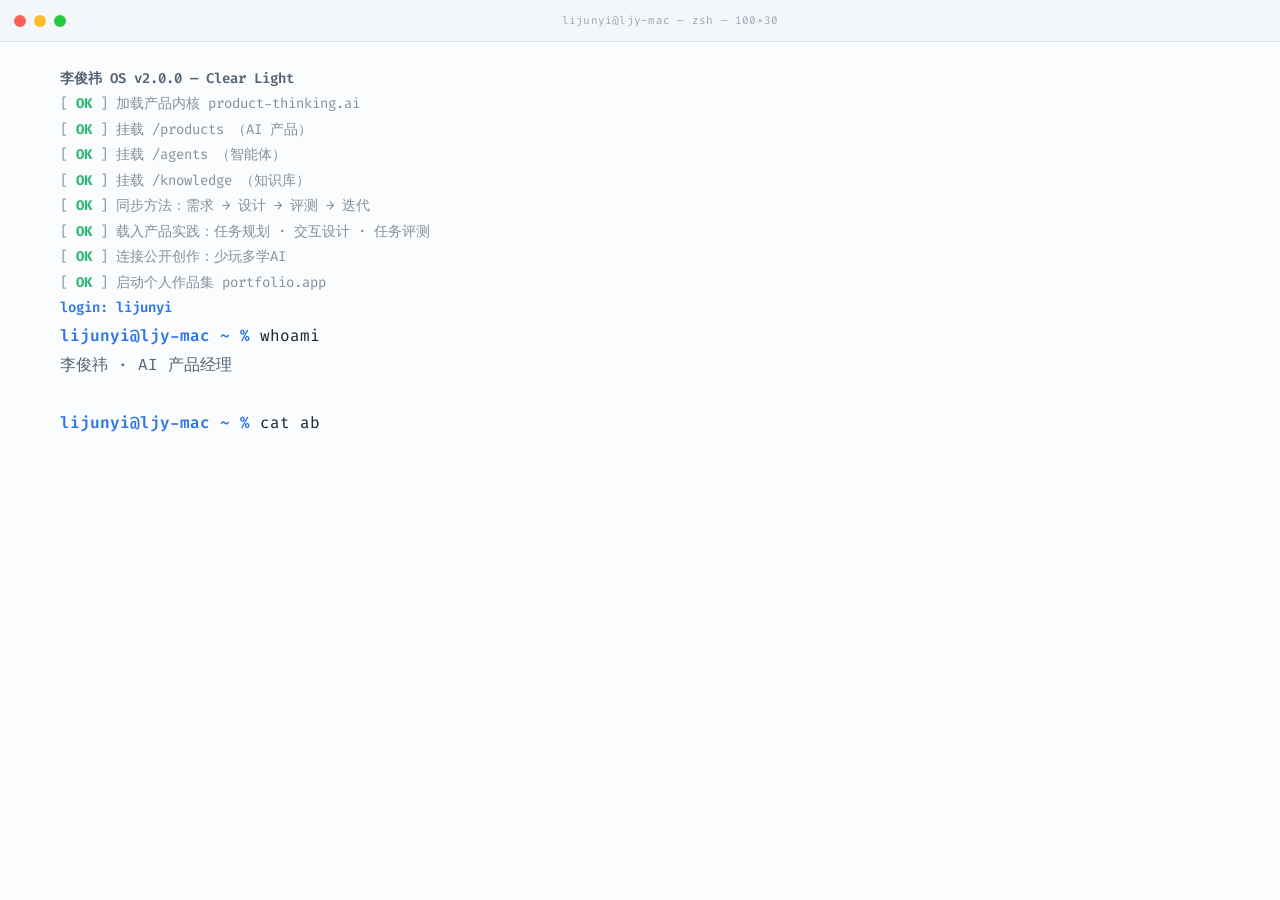
==== commit 60dab425: "fix: refresh ChaiChai Skills window cover" ====
--- a/docs/index.html
+++ b/docs/index.html
@@ -9,10 +9,10 @@
     <link rel="preconnect" href="https://fonts.googleapis.com" />
     <link rel="preconnect" href="https://fonts.gstatic.com" crossorigin />
     <link href="https://fonts.googleapis.com/css2?family=Fira+Code:wght@400;500;600;700&family=Inter:wght@400;500;600;700&family=Kalam:wght@700&family=Noto+Sans+SC:wght@400;500;600;700&display=swap" rel="stylesheet" />
-    <script type="module" crossorigin src="./assets/index-pages.js?v=chaichai-skill-20261014"></script>
+    <script type="module" crossorigin src="./assets/index-pages.js?v=chaichai-window-20261014"></script>
     <link rel="stylesheet" crossorigin href="./assets/index-pages.css?v=covers-20260920">
     <link rel="icon" type="image/svg+xml" href="data:image/svg+xml,%3Csvg%20xmlns%3D%22http%3A%2F%2Fwww.w3.org%2F2000%2Fsvg%22%20viewBox%3D%220%200%2032%2032%22%3E%3Crect%20width%3D%2232%22%20height%3D%2232%22%20rx%3D%227%22%20fill%3D%22%23f4f7f9%22%2F%3E%3Cpath%20d%3D%22m7%2010%206%206-6%206M17%2022h8%22%20fill%3D%22none%22%20stroke%3D%22%232e75e8%22%20stroke-width%3D%223%22%20stroke-linecap%3D%22round%22%20stroke-linejoin%3D%22round%22%2F%3E%3C%2Fsvg%3E" />
-  <link rel="stylesheet" href="./assets/profile-content.css?v=chaichai-skill-20261014" />
+  <link rel="stylesheet" href="./assets/profile-content.css?v=chaichai-window-20261014" />
   </head>
   <body>
     <div id="root"></div>
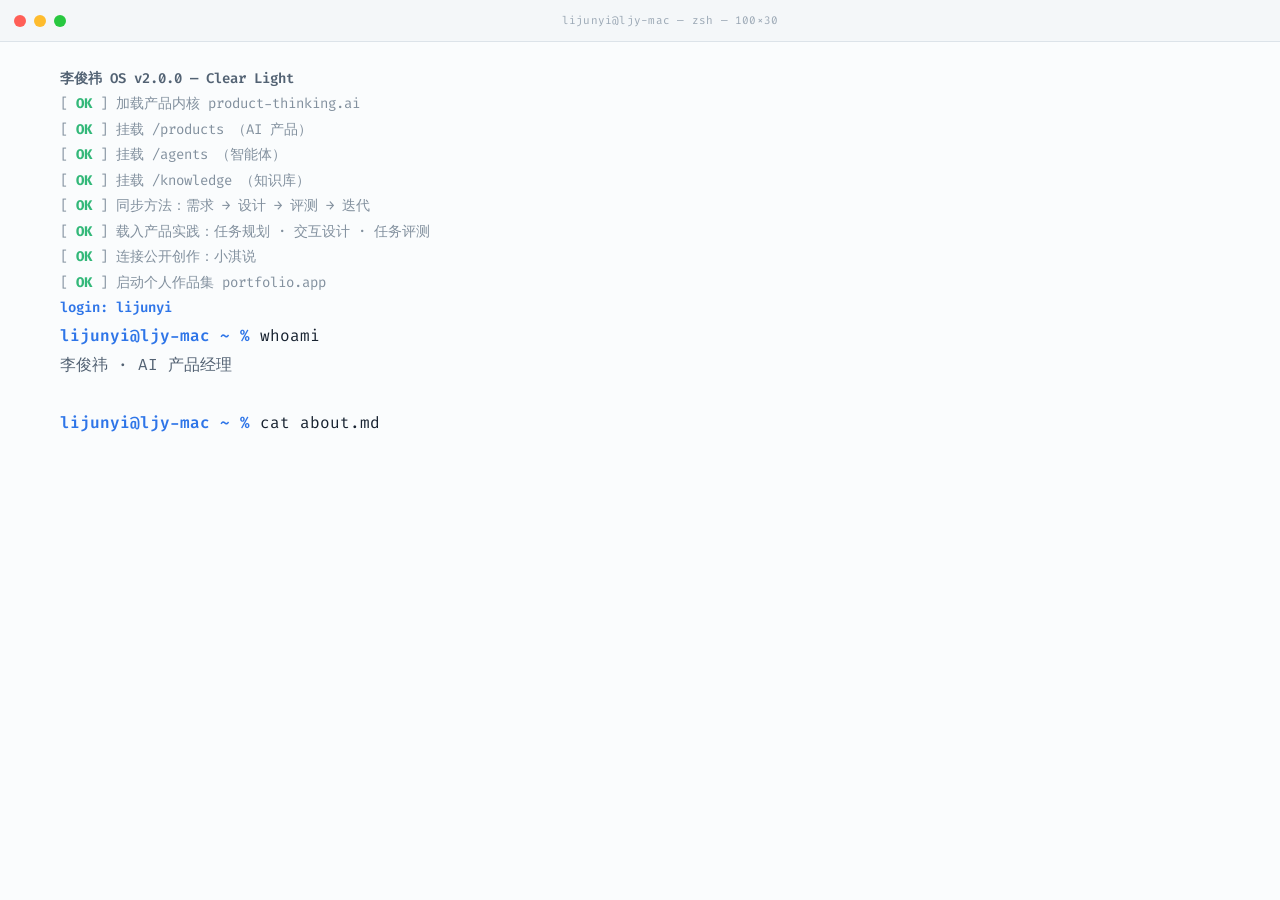
==== commit 7f0615a5: "Rename WeChat account to 小淇说" ====
--- a/docs/index.html
+++ b/docs/index.html
@@ -3,13 +3,13 @@
   <head>
     <meta charset="UTF-8" />
     <meta name="viewport" content="width=device-width, initial-scale=1.0" />
-    <meta name="description" content="李俊祎 · AI 产品经理 · 桌面办公 Agent 产品设计与评测 · 公众号作者  少玩多学AI" />
+    <meta name="description" content="李俊祎 · AI 产品经理 · 桌面办公 Agent 产品设计与评测 · 公众号作者  小淇说" />
     <meta name="theme-color" content="#f4f7f9" />
     <title>李俊祎 · AI 产品经理</title>
     <link rel="preconnect" href="https://fonts.googleapis.com" />
     <link rel="preconnect" href="https://fonts.gstatic.com" crossorigin />
     <link href="https://fonts.googleapis.com/css2?family=Fira+Code:wght@400;500;600;700&family=Inter:wght@400;500;600;700&family=Kalam:wght@700&family=Noto+Sans+SC:wght@400;500;600;700&display=swap" rel="stylesheet" />
-    <script type="module" crossorigin src="./assets/index-pages.js?v=chaichai-window-20261014"></script>
+    <script type="module" crossorigin src="./assets/index-pages.js?v=wechat-name-20261014"></script>
     <link rel="stylesheet" crossorigin href="./assets/index-pages.css?v=covers-20260920">
     <link rel="icon" type="image/svg+xml" href="data:image/svg+xml,%3Csvg%20xmlns%3D%22http%3A%2F%2Fwww.w3.org%2F2000%2Fsvg%22%20viewBox%3D%220%200%2032%2032%22%3E%3Crect%20width%3D%2232%22%20height%3D%2232%22%20rx%3D%227%22%20fill%3D%22%23f4f7f9%22%2F%3E%3Cpath%20d%3D%22m7%2010%206%206-6%206M17%2022h8%22%20fill%3D%22none%22%20stroke%3D%22%232e75e8%22%20stroke-width%3D%223%22%20stroke-linecap%3D%22round%22%20stroke-linejoin%3D%22round%22%2F%3E%3C%2Fsvg%3E" />
   <link rel="stylesheet" href="./assets/profile-content.css?v=chaichai-window-20261014" />
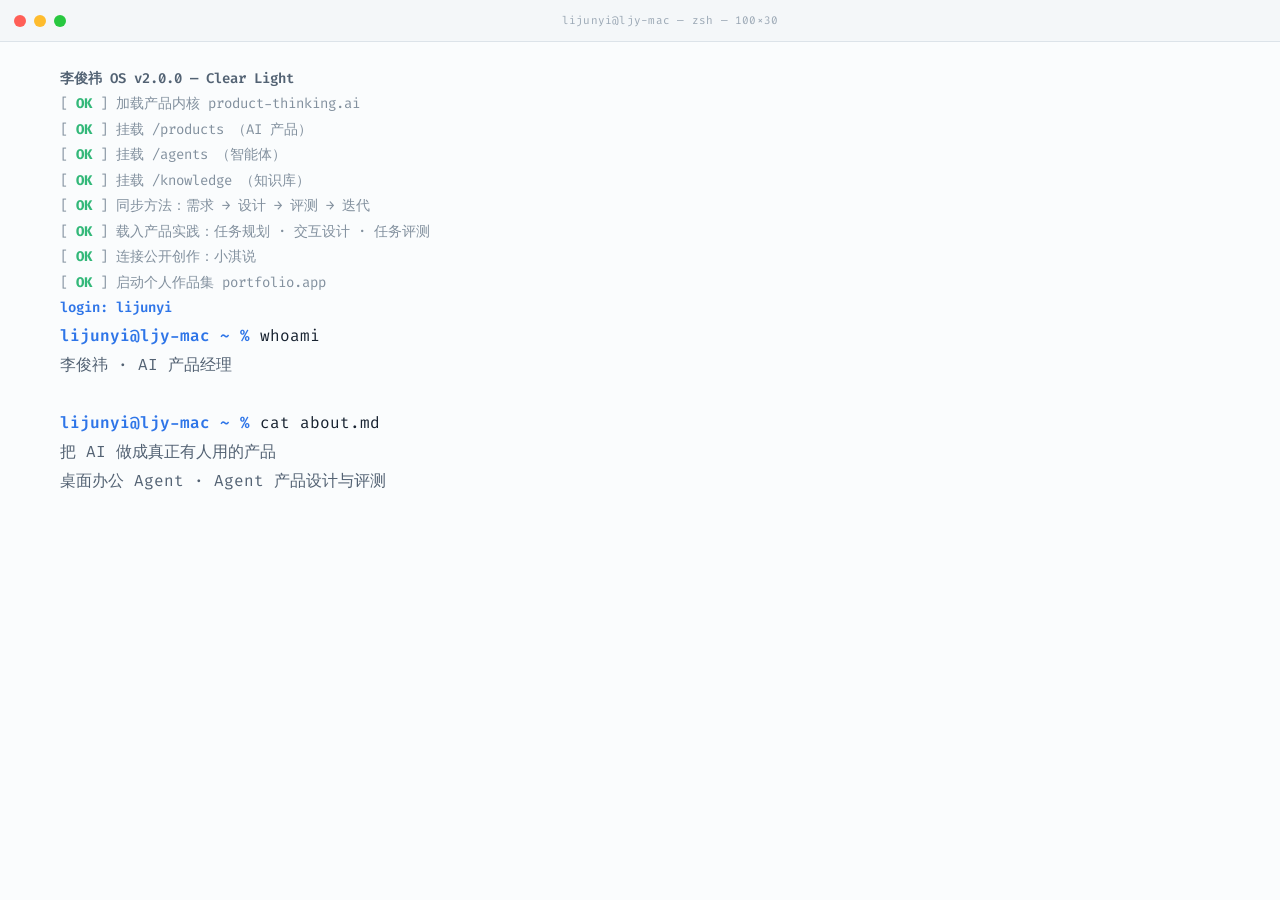
==== commit de0711ad: "docs: update Orbi cover to the selected pose" ====
--- a/docs/index.html
+++ b/docs/index.html
@@ -9,7 +9,7 @@
     <link rel="preconnect" href="https://fonts.googleapis.com" />
     <link rel="preconnect" href="https://fonts.gstatic.com" crossorigin />
     <link href="https://fonts.googleapis.com/css2?family=Fira+Code:wght@400;500;600;700&family=Inter:wght@400;500;600;700&family=Kalam:wght@700&family=Noto+Sans+SC:wght@400;500;600;700&display=swap" rel="stylesheet" />
-    <script type="module" crossorigin src="./assets/index-pages.js?v=wechat-name-20261014"></script>
+    <script type="module" crossorigin src="./assets/index-pages.js?v=orbi-cover-20261015-a74818bc31ab"></script>
     <link rel="stylesheet" crossorigin href="./assets/index-pages.css?v=covers-20260920">
     <link rel="icon" type="image/svg+xml" href="data:image/svg+xml,%3Csvg%20xmlns%3D%22http%3A%2F%2Fwww.w3.org%2F2000%2Fsvg%22%20viewBox%3D%220%200%2032%2032%22%3E%3Crect%20width%3D%2232%22%20height%3D%2232%22%20rx%3D%227%22%20fill%3D%22%23f4f7f9%22%2F%3E%3Cpath%20d%3D%22m7%2010%206%206-6%206M17%2022h8%22%20fill%3D%22none%22%20stroke%3D%22%232e75e8%22%20stroke-width%3D%223%22%20stroke-linecap%3D%22round%22%20stroke-linejoin%3D%22round%22%2F%3E%3C%2Fsvg%3E" />
   <link rel="stylesheet" href="./assets/profile-content.css?v=chaichai-window-20261014" />
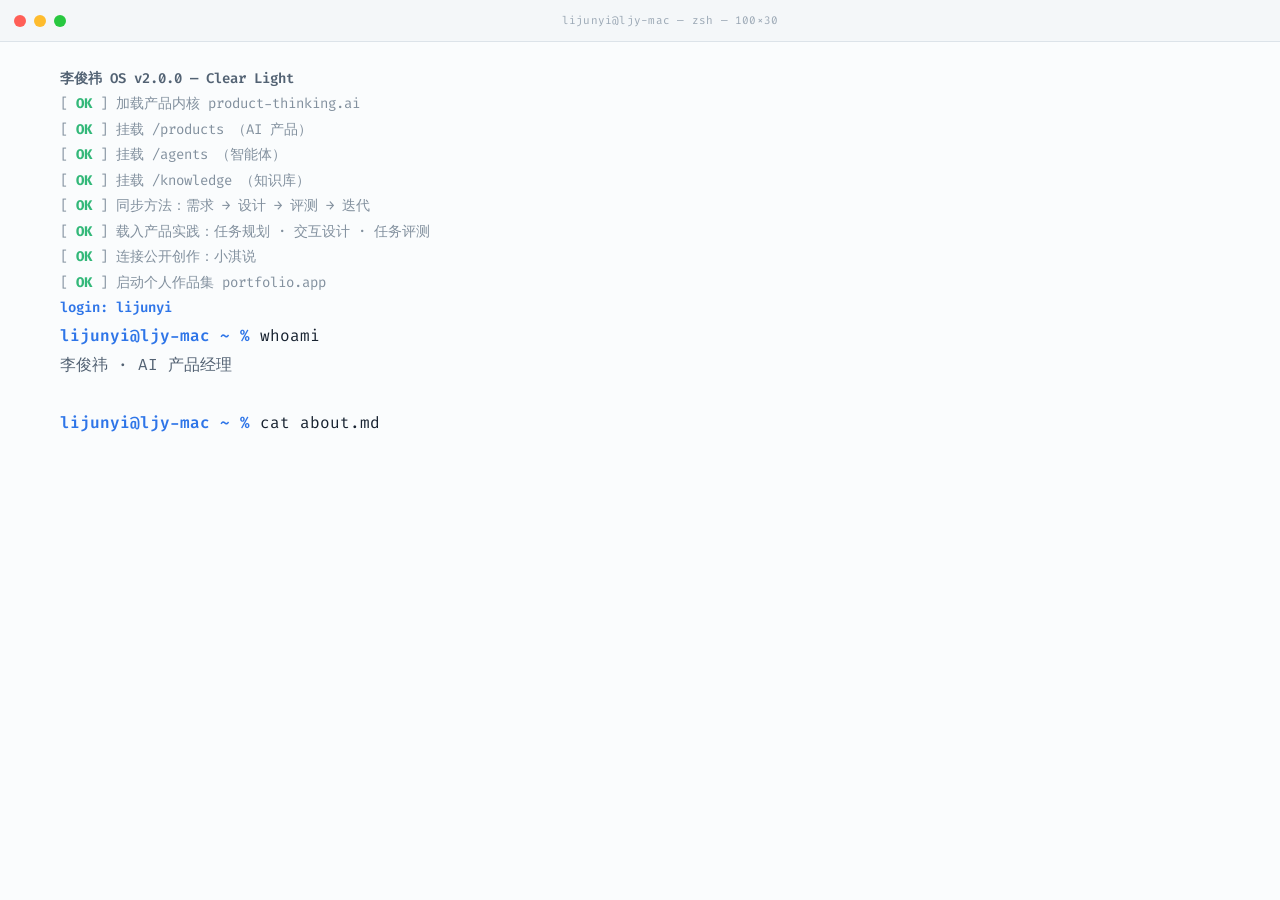
==== commit c24b5ed6: "feat: feature PE Studio with project cover" ====
--- a/docs/index.html
+++ b/docs/index.html
@@ -9,10 +9,10 @@
     <link rel="preconnect" href="https://fonts.googleapis.com" />
     <link rel="preconnect" href="https://fonts.gstatic.com" crossorigin />
     <link href="https://fonts.googleapis.com/css2?family=Fira+Code:wght@400;500;600;700&family=Inter:wght@400;500;600;700&family=Kalam:wght@700&family=Noto+Sans+SC:wght@400;500;600;700&display=swap" rel="stylesheet" />
-    <script type="module" crossorigin src="./assets/index-pages.js?v=orbi-cover-20261015-a74818bc31ab"></script>
+    <script type="module" crossorigin src="./assets/index-pages.js?v=pe-studio-20261015-61027e48952a"></script>
     <link rel="stylesheet" crossorigin href="./assets/index-pages.css?v=covers-20260920">
     <link rel="icon" type="image/svg+xml" href="data:image/svg+xml,%3Csvg%20xmlns%3D%22http%3A%2F%2Fwww.w3.org%2F2000%2Fsvg%22%20viewBox%3D%220%200%2032%2032%22%3E%3Crect%20width%3D%2232%22%20height%3D%2232%22%20rx%3D%227%22%20fill%3D%22%23f4f7f9%22%2F%3E%3Cpath%20d%3D%22m7%2010%206%206-6%206M17%2022h8%22%20fill%3D%22none%22%20stroke%3D%22%232e75e8%22%20stroke-width%3D%223%22%20stroke-linecap%3D%22round%22%20stroke-linejoin%3D%22round%22%2F%3E%3C%2Fsvg%3E" />
-  <link rel="stylesheet" href="./assets/profile-content.css?v=chaichai-window-20261014" />
+  <link rel="stylesheet" href="./assets/profile-content.css?v=pe-studio-20261015-61027e48952a" />
   </head>
   <body>
     <div id="root"></div>
--- a/docs/assets/profile-content.css
+++ b/docs/assets/profile-content.css
@@ -147,3 +147,7 @@
   object-fit: contain;
   object-position: center;
 }
+
+/* Show the complete PE Studio category window, including its title bar. */
+.work-product-cover-link[href="https://github.com/17lijunyi/pe-studio"] { background: #faf9f6; }
+.work-product-cover-link[href="https://github.com/17lijunyi/pe-studio"] > img { object-fit: contain; }
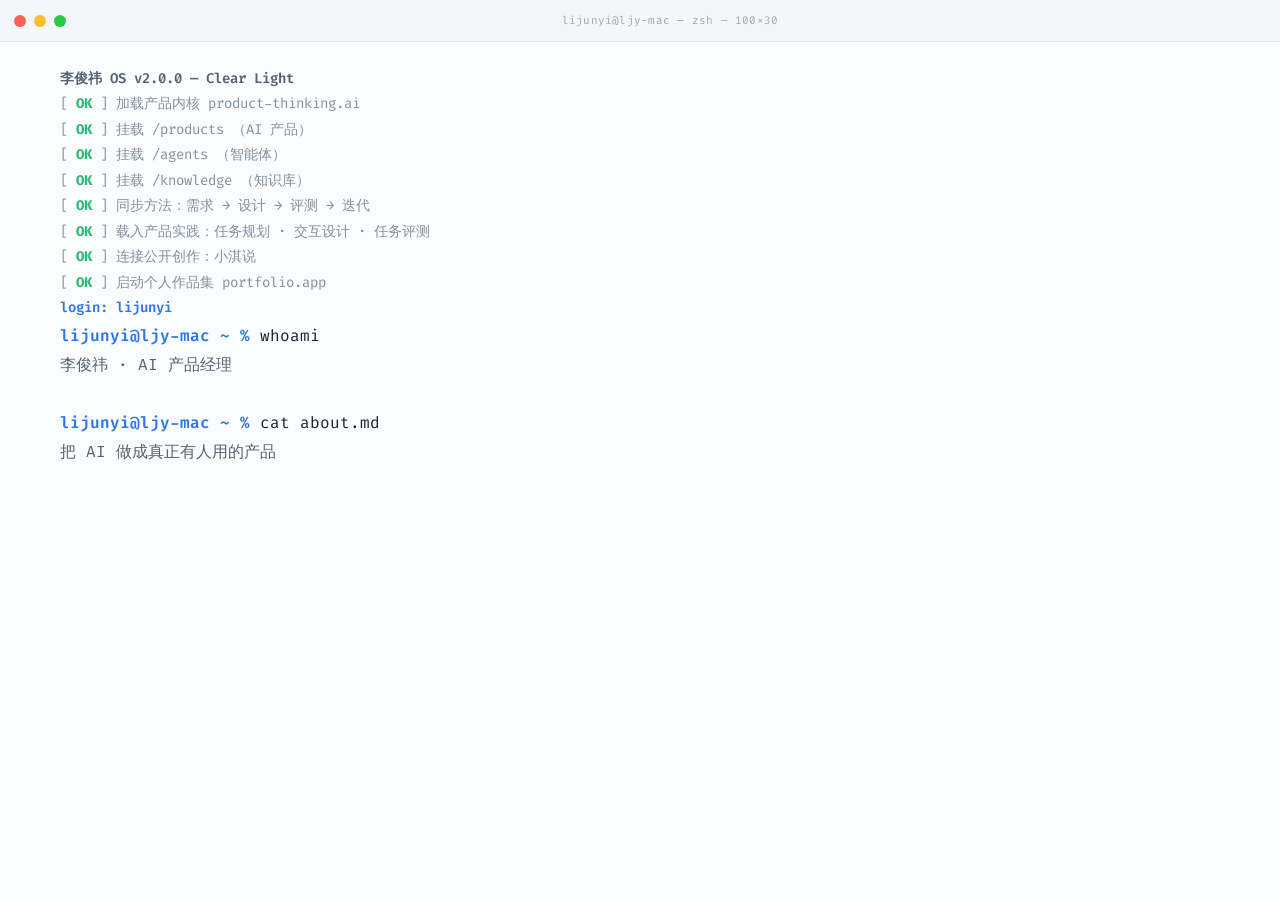
==== commit c72077ce: "docs: sync blueprint and handbook to portfolio" ====
--- a/docs/index.html
+++ b/docs/index.html
@@ -9,10 +9,10 @@
     <link rel="preconnect" href="https://fonts.googleapis.com" />
     <link rel="preconnect" href="https://fonts.gstatic.com" crossorigin />
     <link href="https://fonts.googleapis.com/css2?family=Fira+Code:wght@400;500;600;700&family=Inter:wght@400;500;600;700&family=Kalam:wght@700&family=Noto+Sans+SC:wght@400;500;600;700&display=swap" rel="stylesheet" />
-    <script type="module" crossorigin src="./assets/index-pages.js?v=pe-studio-20261015-61027e48952a"></script>
+    <script type="module" crossorigin src="./assets/index-pages.js?v=portfolio-documents-20261016-8f565b300090"></script>
     <link rel="stylesheet" crossorigin href="./assets/index-pages.css?v=covers-20260920">
     <link rel="icon" type="image/svg+xml" href="data:image/svg+xml,%3Csvg%20xmlns%3D%22http%3A%2F%2Fwww.w3.org%2F2000%2Fsvg%22%20viewBox%3D%220%200%2032%2032%22%3E%3Crect%20width%3D%2232%22%20height%3D%2232%22%20rx%3D%227%22%20fill%3D%22%23f4f7f9%22%2F%3E%3Cpath%20d%3D%22m7%2010%206%206-6%206M17%2022h8%22%20fill%3D%22none%22%20stroke%3D%22%232e75e8%22%20stroke-width%3D%223%22%20stroke-linecap%3D%22round%22%20stroke-linejoin%3D%22round%22%2F%3E%3C%2Fsvg%3E" />
-  <link rel="stylesheet" href="./assets/profile-content.css?v=pe-studio-20261015-61027e48952a" />
+  <link rel="stylesheet" href="./assets/profile-content.css?v=portfolio-documents-20261016-8f565b300090" />
   </head>
   <body>
     <div id="root"></div>
--- a/docs/assets/profile-content.css
+++ b/docs/assets/profile-content.css
@@ -151,3 +151,13 @@
 /* Show the complete PE Studio category window, including its title bar. */
 .work-product-cover-link[href="https://github.com/17lijunyi/pe-studio"] { background: #faf9f6; }
 .work-product-cover-link[href="https://github.com/17lijunyi/pe-studio"] > img { object-fit: contain; }
+
+/* Portfolio window covers include titles and category bars; show every edge. */
+.work-product-card > .work-product-cover-link {
+  background: #faf9f6;
+}
+.work-product-card > .work-product-cover-link > img {
+  object-fit: contain;
+  object-position: center;
+  padding: 0;
+}
